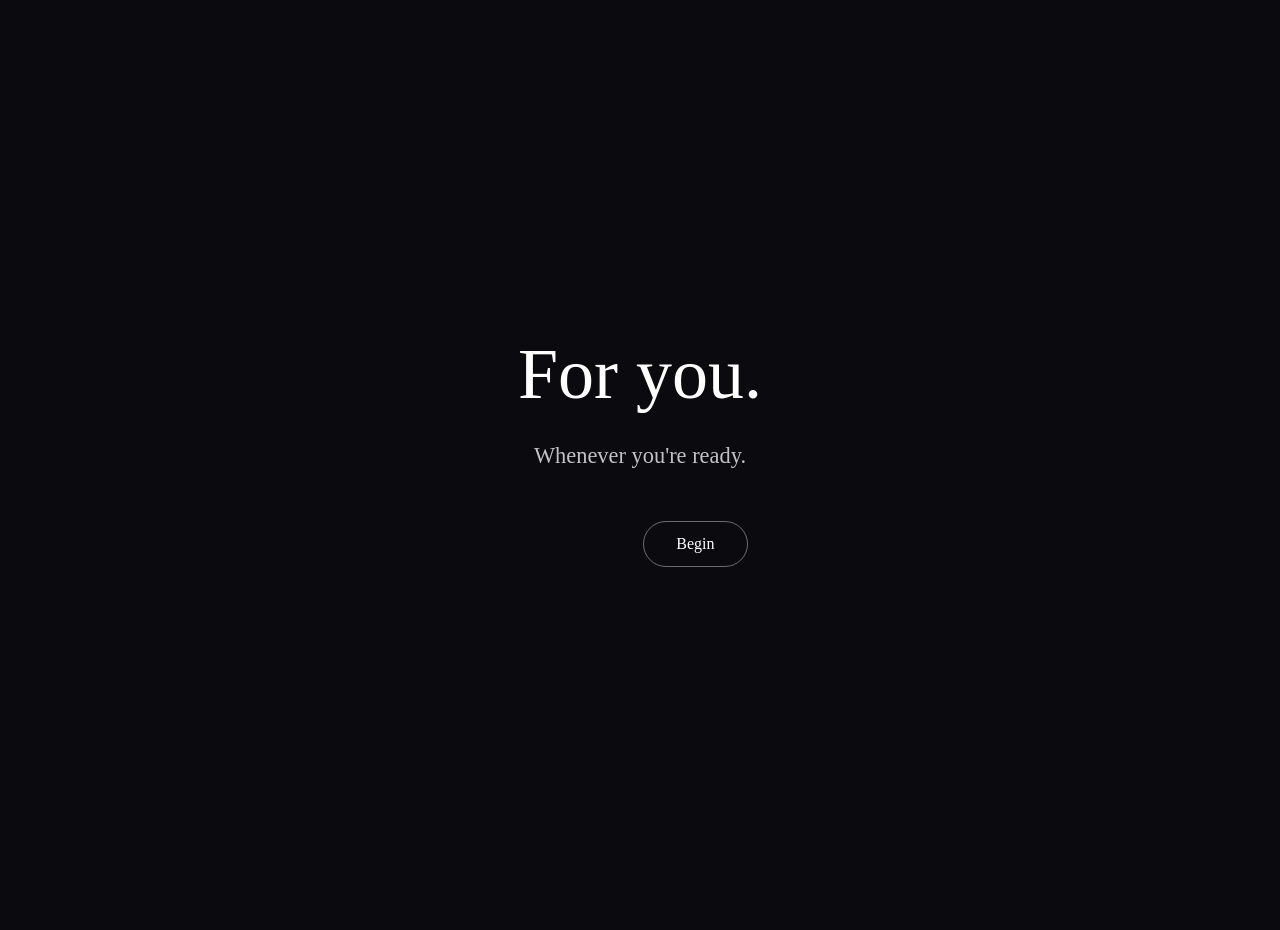
==== For You/index.html @ 3f8c8338 "Add files via upload" ====
<!DOCTYPE html>
<html lang="en">

<head>
    <meta charset="UTF-8">
    <meta name="viewport" content="width=device-width, initial-scale=1.0">

    <title>For You</title>

    <link rel="stylesheet" href="style.css">
</head>

<body>

    <!-- =========================
         MAIN EXPERIENCE
    ========================== -->

    <main id="experience">

        <div id="content">

            <!-- Title -->
            <h1 id="title">For you.</h1>

            <!-- Main text -->
            <p id="message">
                Whenever you're ready.
            </p>

            <!-- Navigation buttons -->
            <div id="buttons">

                <button id="backButton">
                    Back
                </button>

                <button id="nextButton">
                    Begin
                </button>

            </div>

        </div>


        <!-- =========================
             MUSIC SCREEN
        ========================== -->

        <div id="musicScreen">

            <h2>Before you continue...</h2>

            <p>
                I picked something for you.
            </p>

            <!-- Spotify Embed -->
            <div id="spotifyPlayer">

                <!--
                REPLACE THIS IFRAME WITH YOUR
                SPOTIFY EMBED CODE.

                Spotify:
                Song → Share → Embed
                -->

                <iframe data-testid="embed-iframe" style="border-radius:12px" src="https://open.spotify.com/embed/playlist/5pFDMFxpp2tMyR24SjVq2W?utm_source=generator&si=03113a63531441ca" width="100%" height="352" frameBorder="0" allowfullscreen="" allow="autoplay; clipboard-write; encrypted-media; fullscreen; picture-in-picture" loading="lazy"></iframe>

            </div>

            <p class="musicNote">
                You can listen while you read, if you'd like.
            </p>

            <button id="letterButton">
                Read my letter
            </button>

        </div>


        <!-- =========================
             LETTER SCREEN
        ========================== -->

        <div id="letterScreen">

            <div id="letter">

                <p class="letterGreeting">
                    Dear you,
                </p>

                <p>
                    I've been trying to figure out how to say this.
                </p>

                <p>
                    I don't really know where to start.
                </p>

                <p>
                    So maybe I'll start with something small.
                </p>

                <p>
                    There are so many things about you that I don't
                    think you realize I've noticed.
                </p>

                <p>
                    And somewhere along the way, those little things
                    became something much bigger to me.
                </p>

                <p>
                    This is the part where I finally tell you what
                    I've been too afraid to say.
                </p>

                <p class="confession">
                    I like you.
                </p>

                <p>
                    Not casually.
                </p>

                <p>
                    Not temporarily.
                </p>

                <p>
                    I just wanted you to know.
                </p>

                <p class="letterEnding">
                    Take all the time you need.
                </p>

                <p class="signature">
                    — Me
                </p>

            </div>

        </div>

    </main>


    <script src="script.js"></script>

</body>

</html>
---- For You/style.css ----
/* =========================
   GENERAL
========================= */

* {
    box-sizing: border-box;
}

html,
body {
    margin: 0;
    padding: 0;

    width: 100%;
    height: 100%;

    background: #0b0b0f;

    color: white;

    font-family: Georgia, serif;
}

body {
    overflow: hidden;
}


/* =========================
   MAIN EXPERIENCE
========================= */

#experience {
    position: relative;

    width: 100%;
    height: 100vh;

    display: flex;

    justify-content: center;
    align-items: center;

    text-align: center;

    padding: 30px;
}


/* =========================
   MAIN CONTENT
========================= */

#content {
    width: 100%;
    max-width: 650px;

    transition:
        opacity 0.8s ease,
        transform 0.8s ease;
}

#title {
    margin: 0 0 20px 0;

    font-size: clamp(2.5rem, 8vw, 4.5rem);

    font-weight: normal;
}

#message {
    margin: 0;

    font-size: clamp(1.1rem, 3vw, 1.4rem);

    line-height: 1.8;

    opacity: 0.75;
}


/* =========================
   BUTTONS
========================= */

#buttons {
    margin-top: 45px;

    display: flex;

    justify-content: center;
    align-items: center;

    gap: 12px;
}

button {
    padding: 13px 32px;

    border: 1px solid rgba(255, 255, 255, 0.4);

    border-radius: 50px;

    background: transparent;

    color: white;

    font-family: inherit;

    font-size: 1rem;

    cursor: pointer;

    transition:
        background 0.3s ease,
        transform 0.3s ease,
        opacity 0.3s ease;
}

button:hover {
    background: rgba(255, 255, 255, 0.1);

    transform: translateY(-2px);
}

#backButton {
    opacity: 0.5;
}

#backButton:hover {
    opacity: 1;
}


/* =========================
   FADE TRANSITION
========================= */

.fade-out {
    opacity: 0;

    transform: translateY(15px);
}


/* =========================
   MUSIC SCREEN
========================= */

#musicScreen {

    position: absolute;

    width: 100%;
    max-width: 650px;

    padding: 30px;

    text-align: center;

    opacity: 0;

    visibility: hidden;

    transform: translateY(20px);

    transition:
        opacity 1s ease,
        transform 1s ease,
        visibility 1s ease;
}

#musicScreen.active {

    opacity: 1;

    visibility: visible;

    transform: translateY(0);
}

#musicScreen h2 {

    margin-bottom: 15px;

    font-size: clamp(1.8rem, 5vw, 2.5rem);

    font-weight: normal;
}

#musicScreen p {

    line-height: 1.8;

    opacity: 0.7;
}


/* =========================
   SPOTIFY
========================= */

#spotifyPlayer {

    width: 100%;

    max-width: 500px;

    margin: 35px auto 20px;

    border-radius: 12px;

    overflow: hidden;
}

#spotifyPlayer iframe {

    display: block;

    width: 100%;
}


/* =========================
   MUSIC NOTE
========================= */

.musicNote {

    font-size: 0.95rem;

    margin-bottom: 30px;
}


/* =========================
   LETTER SCREEN
========================= */

#letterScreen {

    position: absolute;

    width: 100%;
    height: 100%;

    top: 0;
    left: 0;

    padding: 60px 25px;

    background: #f4efe7;

    color: #26231f;

    overflow-y: auto;

    opacity: 0;

    visibility: hidden;

    transform: translateY(30px);

    transition:
        opacity 1.2s ease,
        transform 1.2s ease,
        visibility 1.2s ease;
}

#letterScreen.active {

    opacity: 1;

    visibility: visible;

    transform: translateY(0);
}


/* =========================
   LETTER
========================= */

#letter {

    width: 100%;

    max-width: 650px;

    margin: 0 auto;

    padding: 30px 0 100px;

    text-align: left;

    font-size: clamp(1.05rem, 3vw, 1.25rem);

    line-height: 2;
}

#letter p {

    margin: 0 0 35px;
}

.letterGreeting {

    font-size: 1.5rem;

    margin-bottom: 50px !important;
}

.confession {

    text-align: center;

    font-size: clamp(2rem, 8vw, 3.5rem);

    margin: 80px 0 !important;

    font-family: Georgia, serif;
}

.letterEnding {

    margin-top: 80px !important;
}

.signature {

    text-align: right;

    font-style: italic;

    margin-top: 60px !important;
}


/* =========================
   MOBILE
========================= */

@media (max-width: 600px) {

    #experience {
        padding: 20px;
    }

    #content {
        max-width: 90%;
    }

    #buttons {
        margin-top: 35px;
    }

    button {
        padding: 11px 24px;
    }

    #musicScreen {
        padding: 25px;
    }

    #letterScreen {
        padding: 45px 20px;
    }

    #letter {
        line-height: 1.9;
    }
}
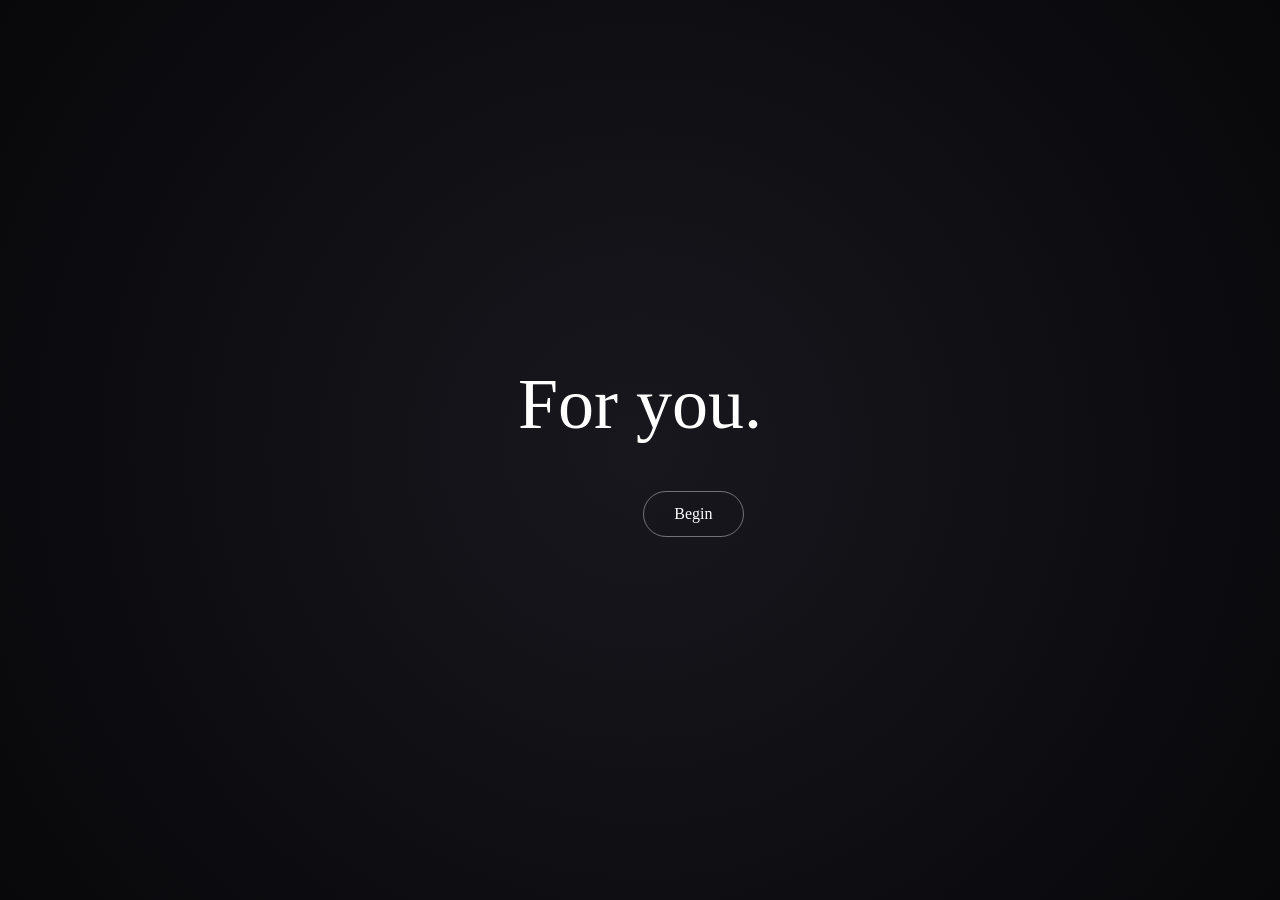
==== commit dd4f6760: "Add files via upload" ====
--- a/For You/index.html
+++ b/For You/index.html
@@ -2,152 +2,148 @@
 <html lang="en">
 
 <head>
+
     <meta charset="UTF-8">
-    <meta name="viewport" content="width=device-width, initial-scale=1.0">
+
+    <meta
+        name="viewport"
+        content="width=device-width, initial-scale=1.0"
+    >
 
     <title>For You</title>
 
     <link rel="stylesheet" href="style.css">
+
 </head>
+
 
 <body>
 
-    <!-- =========================
+
+    <!-- =====================================
          MAIN EXPERIENCE
-    ========================== -->
+    ====================================== -->
 
     <main id="experience">
 
-        <div id="content">
 
-            <!-- Title -->
-            <h1 id="title">For you.</h1>
+        <!-- =================================
+             STORY
+        ================================== -->
 
-            <!-- Main text -->
-            <p id="message">
-                Whenever you're ready.
-            </p>
+        <section id="storyScreen" class="screen active">
 
-            <!-- Navigation buttons -->
-            <div id="buttons">
+            <div id="storyContent" class="content">
 
-                <button id="backButton">
-                    Back
-                </button>
+                <h1 id="title">For you.</h1>
 
-                <button id="nextButton">
-                    Begin
-                </button>
+                <p id="message">
+                    Whenever you're ready.
+                </p>
+
+
+                <div id="buttons">
+
+                    <button id="backButton">
+                        Back
+                    </button>
+
+                    <button id="nextButton">
+                        Begin
+                    </button>
+
+                </div>
 
             </div>
 
-        </div>
+        </section>
 
 
-        <!-- =========================
-             MUSIC SCREEN
-        ========================== -->
 
-        <div id="musicScreen">
+        <!-- =================================
+             MUSIC
+        ================================== -->
 
-            <h2>Before you continue...</h2>
+        <section id="musicScreen" class="screen">
 
-            <p>
-                I picked something for you.
-            </p>
+            <div class="musicContent">
 
-            <!-- Spotify Embed -->
-            <div id="spotifyPlayer">
+                <h2>
+                    Before you continue...
+                </h2>
 
-                <!--
-                REPLACE THIS IFRAME WITH YOUR
-                SPOTIFY EMBED CODE.
+                <p>
+                    I picked something for you.
+                </p>
 
-                Spotify:
-                Song → Share → Embed
-                -->
 
-                <iframe data-testid="embed-iframe" style="border-radius:12px" src="https://open.spotify.com/embed/playlist/5pFDMFxpp2tMyR24SjVq2W?utm_source=generator&si=03113a63531441ca" width="100%" height="352" frameBorder="0" allowfullscreen="" allow="autoplay; clipboard-write; encrypted-media; fullscreen; picture-in-picture" loading="lazy"></iframe>
+                <!-- Spotify -->
+
+                <div id="spotifyPlayer">
+
+                    <iframe data-testid="embed-iframe" style="border-radius:12px" src="https://open.spotify.com/embed/playlist/5pFDMFxpp2tMyR24SjVq2W?utm_source=generator&si=1aa79fe1928246e3" width="100%" height="352" frameBorder="0" allowfullscreen="" allow="autoplay; clipboard-write; encrypted-media; fullscreen; picture-in-picture" loading="lazy"></iframe>
+
+                </div>
+
+
+                <p class="musicNote">
+                    You can listen while you read,
+                    if you'd like.
+                </p>
+
+
+                <div class="musicButtons">
+
+                    <button id="musicBackButton">
+                        Back
+                    </button>
+
+                    <button id="letterButton">
+                        Read my letter
+                    </button>
+
+                </div>
 
             </div>
 
-            <p class="musicNote">
-                You can listen while you read, if you'd like.
-            </p>
-
-            <button id="letterButton">
-                Read my letter
-            </button>
-
-        </div>
+        </section>
 
 
-        <!-- =========================
-             LETTER SCREEN
-        ========================== -->
 
-        <div id="letterScreen">
+        <!-- =================================
+             LETTER
+        ================================== -->
 
-            <div id="letter">
+        <section id="letterScreen">
 
-                <p class="letterGreeting">
-                    Dear you,
-                </p>
+            <div id="letterPage">
 
-                <p>
-                    I've been trying to figure out how to say this.
-                </p>
+                <div id="letterContent">
 
-                <p>
-                    I don't really know where to start.
-                </p>
+                    <p id="letterText"></p>
 
-                <p>
-                    So maybe I'll start with something small.
-                </p>
+                </div>
 
-                <p>
-                    There are so many things about you that I don't
-                    think you realize I've noticed.
-                </p>
 
-                <p>
-                    And somewhere along the way, those little things
-                    became something much bigger to me.
-                </p>
+                <div id="letterControls">
 
-                <p>
-                    This is the part where I finally tell you what
-                    I've been too afraid to say.
-                </p>
+                    <button id="letterBack">
+                        Back
+                    </button>
 
-                <p class="confession">
-                    I like you.
-                </p>
+                    <div id="gateMessage"></div>
 
-                <p>
-                    Not casually.
-                </p>
+                    <button id="letterNext">
+                        Continue
+                    </button>
 
-                <p>
-                    Not temporarily.
-                </p>
-
-                <p>
-                    I just wanted you to know.
-                </p>
-
-                <p class="letterEnding">
-                    Take all the time you need.
-                </p>
-
-                <p class="signature">
-                    — Me
-                </p>
+                </div>
 
             </div>
 
-        </div>
+        </section>
+
+
 
     </main>
 
--- a/For You/style.css
+++ b/For You/style.css
@@ -1,37 +1,56 @@
-/* =========================
-   GENERAL
-========================= */
+/* =====================================
+   RESET
+===================================== */
 
 * {
     box-sizing: border-box;
 }
 
+
 html,
 body {
+
     margin: 0;
     padding: 0;
 
     width: 100%;
     height: 100%;
 
+}
+
+
+body {
+
     background: #0b0b0f;
 
     color: white;
 
     font-family: Georgia, serif;
-}
-
-body {
+
     overflow: hidden;
-}
-
-
-/* =========================
+
+}
+
+
+/* =====================================
    MAIN EXPERIENCE
-========================= */
+===================================== */
 
 #experience {
+
+    width: 100%;
+    height: 100vh;
+
     position: relative;
+
+}
+
+
+/* =====================================
+   GENERIC SCREEN
+===================================== */
+
+.screen {
 
     width: 100%;
     height: 100vh;
@@ -41,63 +60,124 @@
     justify-content: center;
     align-items: center;
 
+    position: absolute;
+
+    top: 0;
+    left: 0;
+
+    opacity: 0;
+
+    visibility: hidden;
+
+    transition:
+        opacity 1s ease,
+        transform 1s ease;
+
+}
+
+
+.screen.active {
+
+    opacity: 1;
+
+    visibility: visible;
+
+}
+
+
+/* =====================================
+   STORY
+===================================== */
+
+#storyScreen {
+
+    background:
+        radial-gradient(
+            circle at center,
+            #17171d,
+            #08080b
+        );
+
+}
+
+
+.content {
+
+    width: 90%;
+
+    max-width: 650px;
+
     text-align: center;
-
-    padding: 30px;
-}
-
-
-/* =========================
-   MAIN CONTENT
-========================= */
-
-#content {
-    width: 100%;
-    max-width: 650px;
 
     transition:
         opacity 0.8s ease,
         transform 0.8s ease;
-}
+
+}
+
+
+.content.fade-out {
+
+    opacity: 0;
+
+    transform: translateY(15px);
+
+}
+
 
 #title {
-    margin: 0 0 20px 0;
-
-    font-size: clamp(2.5rem, 8vw, 4.5rem);
+
+    margin: 0 0 20px;
+
+    font-size:
+        clamp(2.5rem, 8vw, 4.5rem);
 
     font-weight: normal;
-}
+
+}
+
 
 #message {
+
     margin: 0;
 
-    font-size: clamp(1.1rem, 3vw, 1.4rem);
+    font-size:
+        clamp(1.1rem, 3vw, 1.4rem);
 
     line-height: 1.8;
 
     opacity: 0.75;
-}
-
-
-/* =========================
+
+}
+
+
+/* =====================================
    BUTTONS
-========================= */
+===================================== */
 
 #buttons {
+
     margin-top: 45px;
 
     display: flex;
 
     justify-content: center;
+
     align-items: center;
 
     gap: 12px;
-}
+
+}
+
 
 button {
-    padding: 13px 32px;
-
-    border: 1px solid rgba(255, 255, 255, 0.4);
+
+    padding: 13px 30px;
+
+    border:
+
+        1px solid
+        rgba(255,255,255,0.4);
 
     border-radius: 50px;
 
@@ -115,258 +195,392 @@
         background 0.3s ease,
         transform 0.3s ease,
         opacity 0.3s ease;
-}
+
+}
+
 
 button:hover {
-    background: rgba(255, 255, 255, 0.1);
-
-    transform: translateY(-2px);
-}
+
+    background:
+        rgba(255,255,255,0.1);
+
+    transform:
+        translateY(-2px);
+
+}
+
 
 #backButton {
+
     opacity: 0.5;
-}
+
+}
+
 
 #backButton:hover {
+
     opacity: 1;
-}
-
-
-/* =========================
-   FADE TRANSITION
-========================= */
-
-.fade-out {
-    opacity: 0;
-
-    transform: translateY(15px);
-}
-
-
-/* =========================
+
+}
+
+
+/* =====================================
    MUSIC SCREEN
-========================= */
+===================================== */
 
 #musicScreen {
 
+    background:
+        radial-gradient(
+            circle at center,
+            #18151b,
+            #08080b
+        );
+
+}
+
+
+.musicContent {
+
+    width: 90%;
+
+    max-width: 600px;
+
+    text-align: center;
+
+}
+
+
+.musicContent h2 {
+
+    margin-bottom: 15px;
+
+    font-size:
+        clamp(1.8rem, 5vw, 2.5rem);
+
+    font-weight: normal;
+
+}
+
+
+.musicContent p {
+
+    line-height: 1.8;
+
+    opacity: 0.7;
+
+}
+
+
+#spotifyPlayer {
+
+    width: 100%;
+
+    max-width: 500px;
+
+    margin: 35px auto 20px;
+
+    border-radius: 12px;
+
+    overflow: hidden;
+
+}
+
+
+#spotifyPlayer iframe {
+
+    display: block;
+
+    width: 100%;
+
+}
+
+
+.musicNote {
+
+    margin-bottom: 30px;
+
+}
+
+
+.musicButtons {
+
+    display: flex;
+
+    justify-content: center;
+
+    gap: 12px;
+
+}
+
+
+/* =====================================
+   LETTER SCREEN
+===================================== */
+
+#letterScreen {
+
     position: absolute;
-
-    width: 100%;
-    max-width: 650px;
-
-    padding: 30px;
-
-    text-align: center;
-
-    opacity: 0;
-
-    visibility: hidden;
-
-    transform: translateY(20px);
-
-    transition:
-        opacity 1s ease,
-        transform 1s ease,
-        visibility 1s ease;
-}
-
-#musicScreen.active {
-
-    opacity: 1;
-
-    visibility: visible;
-
-    transform: translateY(0);
-}
-
-#musicScreen h2 {
-
-    margin-bottom: 15px;
-
-    font-size: clamp(1.8rem, 5vw, 2.5rem);
-
-    font-weight: normal;
-}
-
-#musicScreen p {
-
-    line-height: 1.8;
-
-    opacity: 0.7;
-}
-
-
-/* =========================
-   SPOTIFY
-========================= */
-
-#spotifyPlayer {
-
-    width: 100%;
-
-    max-width: 500px;
-
-    margin: 35px auto 20px;
-
-    border-radius: 12px;
-
-    overflow: hidden;
-}
-
-#spotifyPlayer iframe {
-
-    display: block;
-
-    width: 100%;
-}
-
-
-/* =========================
-   MUSIC NOTE
-========================= */
-
-.musicNote {
-
-    font-size: 0.95rem;
-
-    margin-bottom: 30px;
-}
-
-
-/* =========================
-   LETTER SCREEN
-========================= */
-
-#letterScreen {
-
-    position: absolute;
-
-    width: 100%;
-    height: 100%;
 
     top: 0;
     left: 0;
 
-    padding: 60px 25px;
-
-    background: #f4efe7;
-
-    color: #26231f;
+    width: 100%;
+    height: 100%;
+
+    background: #f2ede4;
+
+    color: #29251f;
+
+    opacity: 0;
+
+    visibility: hidden;
+
+    transition:
+        opacity 1.2s ease;
+
+    overflow: hidden;
+
+}
+
+
+#letterScreen.active {
+
+    opacity: 1;
+
+    visibility: visible;
+
+}
+
+
+/* =====================================
+   LETTER PAGE
+===================================== */
+
+#letterPage {
+
+    width: 100%;
+
+    height: 100%;
+
+    max-width: 750px;
+
+    margin: auto;
+
+    display: flex;
+
+    flex-direction: column;
+
+    min-height: 0;
+
+}
+
+
+#letterContent {
+
+    flex: 1;
 
     overflow-y: auto;
 
-    opacity: 0;
-
-    visibility: hidden;
-
-    transform: translateY(30px);
-
-    transition:
-        opacity 1.2s ease,
-        transform 1.2s ease,
-        visibility 1.2s ease;
-}
-
-#letterScreen.active {
-
-    opacity: 1;
-
-    visibility: visible;
-
-    transform: translateY(0);
-}
-
-
-/* =========================
-   LETTER
-========================= */
-
-#letter {
-
-    width: 100%;
+    padding:
+
+        12vh
+        30px
+        80px;
+
+    scroll-behavior: smooth;
+
+}
+
+
+/* scrollbar */
+
+#letterContent::-webkit-scrollbar {
+
+    width: 5px;
+
+}
+
+
+#letterContent::-webkit-scrollbar-thumb {
+
+    background:
+        rgba(0,0,0,0.2);
+
+}
+
+
+/* =====================================
+   LETTER TEXT
+===================================== */
+
+#letterText {
 
     max-width: 650px;
 
-    margin: 0 auto;
-
-    padding: 30px 0 100px;
-
-    text-align: left;
-
-    font-size: clamp(1.05rem, 3vw, 1.25rem);
+    margin: auto;
+
+    font-size:
+        clamp(1.1rem, 3vw, 1.35rem);
 
     line-height: 2;
-}
-
-#letter p {
-
-    margin: 0 0 35px;
-}
-
-.letterGreeting {
-
-    font-size: 1.5rem;
-
-    margin-bottom: 50px !important;
-}
-
-.confession {
+
+    white-space: pre-line;
+
+}
+
+
+#letterText.first {
+
+    font-size:
+        clamp(1.3rem, 4vw, 1.6rem);
+
+}
+
+
+#letterText.confession {
 
     text-align: center;
 
-    font-size: clamp(2rem, 8vw, 3.5rem);
-
-    margin: 80px 0 !important;
-
-    font-family: Georgia, serif;
-}
-
-.letterEnding {
-
-    margin-top: 80px !important;
-}
-
-.signature {
-
-    text-align: right;
-
-    font-style: italic;
-
-    margin-top: 60px !important;
-}
-
-
-/* =========================
+    font-size:
+        clamp(2.5rem, 9vw, 4rem);
+
+    line-height: 1.4;
+
+}
+
+
+/* =====================================
+   LETTER CONTROLS
+===================================== */
+
+#letterControls {
+
+    width: 100%;
+
+    min-height: 90px;
+
+    padding: 15px 25px;
+
+    display: flex;
+
+    justify-content: center;
+
+    align-items: center;
+
+    gap: 15px;
+
+    border-top:
+        1px solid
+        rgba(0,0,0,0.1);
+
+    background:
+        rgba(242,237,228,0.95);
+
+}
+
+
+#letterControls button {
+
+    color: #29251f;
+
+    border-color:
+        rgba(41,37,31,0.35);
+
+}
+
+
+#letterControls button:hover {
+
+    background:
+        rgba(0,0,0,0.06);
+
+}
+
+
+#gateMessage {
+
+    min-width: 150px;
+
+    text-align: center;
+
+    font-size: 0.85rem;
+
+    opacity: 0.6;
+
+}
+
+
+/* =====================================
+   LOCKED BUTTON
+===================================== */
+
+button.locked {
+
+    opacity: 0.25;
+
+    cursor: default;
+
+    transform: none !important;
+
+}
+
+
+button.locked:hover {
+
+    background: transparent;
+
+}
+
+
+/* =====================================
    MOBILE
-========================= */
+===================================== */
 
 @media (max-width: 600px) {
 
-    #experience {
-        padding: 20px;
+
+    #buttons {
+
+        margin-top: 35px;
+
     }
 
-    #content {
-        max-width: 90%;
+
+    button {
+
+        padding:
+            11px 24px;
+
     }
 
-    #buttons {
-        margin-top: 35px;
+
+    #letterContent {
+
+        padding:
+            10vh
+            22px
+            80px;
+
     }
 
-    button {
-        padding: 11px 24px;
+
+    #letterControls {
+
+        min-height: 80px;
+
+        padding:
+            10px 15px;
+
     }
 
-    #musicScreen {
-        padding: 25px;
+
+    #gateMessage {
+
+        min-width: 90px;
+
+        font-size: 0.75rem;
+
     }
 
-    #letterScreen {
-        padding: 45px 20px;
-    }
-
-    #letter {
-        line-height: 1.9;
-    }
 }
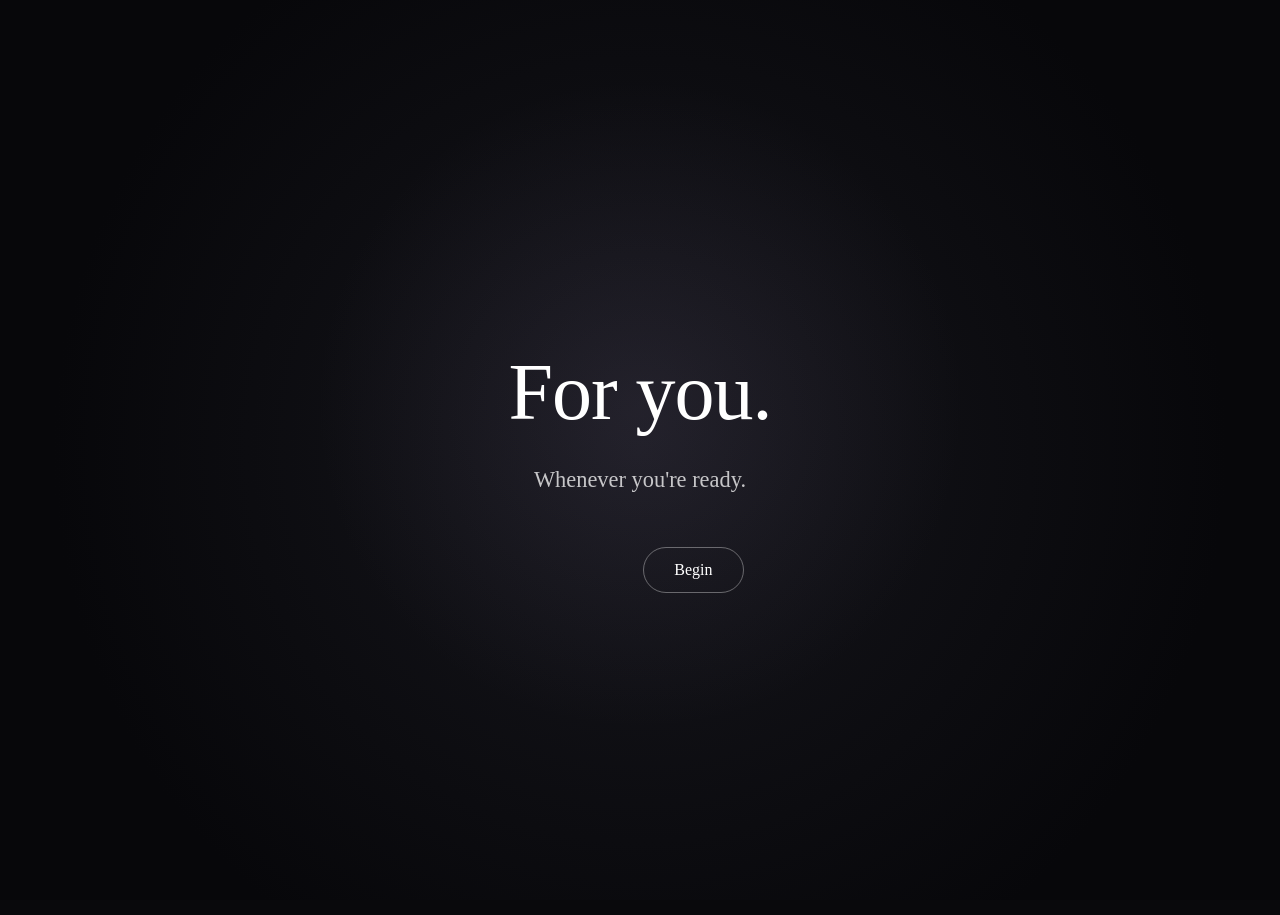
==== commit 7dfab904: "Add files via upload" ====
--- a/For You/index.html
+++ b/For You/index.html
@@ -19,29 +19,98 @@
 
 <body>
 
-
-    <!-- =====================================
-         MAIN EXPERIENCE
-    ====================================== -->
-
     <main id="experience">
 
 
-        <!-- =================================
-             STORY
-        ================================== -->
+        <!-- =========================================
+             STORY / OPENING
+        ========================================== -->
 
         <section id="storyScreen" class="screen active">
 
             <div id="storyContent" class="content">
 
-                <h1 id="title">For you.</h1>
+                <div id="pageNumber"></div>
+
+                <h1 id="title">
+                    For you.
+                </h1>
 
                 <p id="message">
                     Whenever you're ready.
                 </p>
 
 
+                <!-- MEMORY IMAGE -->
+
+                <div id="memoryContainer">
+
+                    <div id="memoryPlaceholder">
+                        Your memory goes here.
+                    </div>
+
+                    <img
+                        id="memoryImage"
+                        src=""
+                        alt="A memory"
+                    >
+
+                    <p id="memoryCaption"></p>
+
+                </div>
+
+
+                <!-- MEMORY CARDS -->
+
+                <div id="memoryCards">
+
+                    <button
+                        class="memoryCard"
+                        data-card="0"
+                    >
+                        <span>01</span>
+                        <strong>Something I remember</strong>
+                    </button>
+
+                    <button
+                        class="memoryCard"
+                        data-card="1"
+                    >
+                        <span>02</span>
+                        <strong>Something I noticed</strong>
+                    </button>
+
+                    <button
+                        class="memoryCard"
+                        data-card="2"
+                    >
+                        <span>03</span>
+                        <strong>Something I felt</strong>
+                    </button>
+
+                </div>
+
+
+                <!-- CARD REVEAL -->
+
+                <div id="cardReveal"></div>
+
+
+                <!-- SECRET -->
+
+                <div id="secretArea">
+
+                    <button id="secretButton">
+                        look closer
+                    </button>
+
+                    <p id="secretText"></p>
+
+                </div>
+
+
+                <!-- NORMAL BUTTONS -->
+
                 <div id="buttons">
 
                     <button id="backButton">
@@ -60,13 +129,17 @@
 
 
 
-        <!-- =================================
+        <!-- =========================================
              MUSIC
-        ================================== -->
+        ========================================== -->
 
         <section id="musicScreen" class="screen">
 
             <div class="musicContent">
+
+                <p class="smallLabel">
+                    ONE LAST THING
+                </p>
 
                 <h2>
                     Before you continue...
@@ -77,11 +150,24 @@
                 </p>
 
 
-                <!-- Spotify -->
-
                 <div id="spotifyPlayer">
 
-                    <iframe data-testid="embed-iframe" style="border-radius:12px" src="https://open.spotify.com/embed/playlist/5pFDMFxpp2tMyR24SjVq2W?utm_source=generator&si=1aa79fe1928246e3" width="100%" height="352" frameBorder="0" allowfullscreen="" allow="autoplay; clipboard-write; encrypted-media; fullscreen; picture-in-picture" loading="lazy"></iframe>
+                    <!--
+                        REPLACE THIS IFRAME WITH
+                        YOUR SPOTIFY EMBED.
+
+                        Spotify:
+                        Song → Share → Embed → Copy
+                    -->
+
+                    <iframe
+                        src="https://open.spotify.com/embed/track/4ZtFanR9U6ndgddUvNcjcG"
+                        width="100%"
+                        height="152"
+                        frameborder="0"
+                        allow="autoplay; clipboard-write; encrypted-media; fullscreen; picture-in-picture"
+                        loading="lazy">
+                    </iframe>
 
                 </div>
 
@@ -110,20 +196,29 @@
 
 
 
-        <!-- =================================
+        <!-- =========================================
              LETTER
-        ================================== -->
+        ========================================== -->
 
         <section id="letterScreen">
 
             <div id="letterPage">
 
+
+                <!-- LETTER CONTENT -->
+
                 <div id="letterContent">
 
-                    <p id="letterText"></p>
-
-                </div>
-
+                    <div id="letterTopLabel">
+                        MY LETTER
+                    </div>
+
+                    <div id="letterText"></div>
+
+                </div>
+
+
+                <!-- LETTER CONTROLS -->
 
                 <div id="letterControls">
 
@@ -144,7 +239,6 @@
         </section>
 
 
-
     </main>
 
 
--- a/For You/style.css
+++ b/For You/style.css
@@ -1,12 +1,11 @@
-/* =====================================
+/* =========================================
    RESET
-===================================== */
+========================================= */
 
 * {
     box-sizing: border-box;
 }
 
-
 html,
 body {
 
@@ -18,23 +17,22 @@
 
 }
 
-
 body {
 
-    background: #0b0b0f;
-
-    color: white;
-
-    font-family: Georgia, serif;
+    background: #09090c;
+
+    color: #ffffff;
+
+    font-family: Georgia, "Times New Roman", serif;
 
     overflow: hidden;
 
 }
 
 
-/* =====================================
-   MAIN EXPERIENCE
-===================================== */
+/* =========================================
+   EXPERIENCE
+========================================= */
 
 #experience {
 
@@ -46,32 +44,35 @@
 }
 
 
-/* =====================================
-   GENERIC SCREEN
-===================================== */
+/* =========================================
+   SCREENS
+========================================= */
 
 .screen {
 
     width: 100%;
     height: 100vh;
+
+    position: absolute;
+
+    top: 0;
+    left: 0;
 
     display: flex;
 
     justify-content: center;
     align-items: center;
 
-    position: absolute;
-
-    top: 0;
-    left: 0;
-
     opacity: 0;
 
     visibility: hidden;
+
+    transform: translateY(15px);
 
     transition:
         opacity 1s ease,
-        transform 1s ease;
+        transform 1s ease,
+        visibility 1s ease;
 
 }
 
@@ -82,30 +83,43 @@
 
     visibility: visible;
 
-}
-
-
-/* =====================================
-   STORY
-===================================== */
+    transform: translateY(0);
+
+}
+
+
+/* =========================================
+   STORY BACKGROUND
+========================================= */
 
 #storyScreen {
 
     background:
+
         radial-gradient(
-            circle at center,
-            #17171d,
-            #08080b
+            circle at 50% 45%,
+            rgba(100, 90, 120, 0.18),
+            transparent 40%
+        ),
+
+        radial-gradient(
+            circle at 50% 50%,
+            #16161c,
+            #07070a 75%
         );
 
 }
 
 
+/* =========================================
+   STORY CONTENT
+========================================= */
+
 .content {
 
     width: 90%;
 
-    max-width: 650px;
+    max-width: 700px;
 
     text-align: center;
 
@@ -115,45 +129,73 @@
 
 }
 
-
 .content.fade-out {
 
     opacity: 0;
 
-    transform: translateY(15px);
-
-}
-
+    transform: translateY(20px);
+
+}
+
+
+/* =========================================
+   PAGE NUMBER
+========================================= */
+
+#pageNumber {
+
+    min-height: 20px;
+
+    margin-bottom: 20px;
+
+    font-size: 0.7rem;
+
+    letter-spacing: 4px;
+
+    opacity: 0.3;
+
+}
+
+
+/* =========================================
+   STORY TEXT
+========================================= */
 
 #title {
 
     margin: 0 0 20px;
 
     font-size:
-        clamp(2.5rem, 8vw, 4.5rem);
+        clamp(2.7rem, 8vw, 5rem);
 
     font-weight: normal;
 
+    letter-spacing: -1px;
+
 }
 
 
 #message {
 
-    margin: 0;
+    margin: 0 auto;
+
+    max-width: 600px;
 
     font-size:
         clamp(1.1rem, 3vw, 1.4rem);
 
-    line-height: 1.8;
+    line-height: 2;
 
     opacity: 0.75;
 
-}
-
-
-/* =====================================
+    white-space: pre-line;
+
+}
+
+
+/* =========================================
    BUTTONS
-===================================== */
+========================================= */
 
 #buttons {
 
@@ -175,15 +217,14 @@
     padding: 13px 30px;
 
     border:
-
         1px solid
-        rgba(255,255,255,0.4);
+        rgba(255, 255, 255, 0.35);
 
     border-radius: 50px;
 
     background: transparent;
 
-    color: white;
+    color: inherit;
 
     font-family: inherit;
 
@@ -192,8 +233,11 @@
     cursor: pointer;
 
     transition:
+
         background 0.3s ease,
+
         transform 0.3s ease,
+
         opacity 0.3s ease;
 
 }
@@ -202,7 +246,7 @@
 button:hover {
 
     background:
-        rgba(255,255,255,0.1);
+        rgba(255, 255, 255, 0.08);
 
     transform:
         translateY(-2px);
@@ -212,7 +256,7 @@
 
 #backButton {
 
-    opacity: 0.5;
+    opacity: 0.45;
 
 }
 
@@ -224,17 +268,236 @@
 }
 
 
-/* =====================================
+/* =========================================
+   MEMORY IMAGE
+========================================= */
+
+#memoryContainer {
+
+    display: none;
+
+    margin: 40px auto 10px;
+
+    max-width: 550px;
+
+}
+
+
+#memoryPlaceholder {
+
+    width: 100%;
+
+    aspect-ratio: 4 / 3;
+
+    display: flex;
+
+    justify-content: center;
+
+    align-items: center;
+
+    border:
+        1px solid
+        rgba(255,255,255,0.15);
+
+    background:
+        rgba(255,255,255,0.03);
+
+    color: rgba(255,255,255,0.35);
+
+    font-size: 0.9rem;
+
+}
+
+
+#memoryImage {
+
+    display: none;
+
+    width: 100%;
+
+    max-height: 55vh;
+
+    object-fit: cover;
+
+}
+
+
+#memoryCaption {
+
+    margin-top: 15px;
+
+    font-style: italic;
+
+    font-size: 0.95rem;
+
+    opacity: 0.55;
+
+}
+
+
+/* =========================================
+   MEMORY CARDS
+========================================= */
+
+#memoryCards {
+
+    display: none;
+
+    margin: 40px auto 0;
+
+    width: 100%;
+
+    max-width: 600px;
+
+    gap: 12px;
+
+}
+
+
+.memoryCard {
+
+    width: 100%;
+
+    padding: 20px;
+
+    border-radius: 15px;
+
+    text-align: left;
+
+    display: flex;
+
+    align-items: center;
+
+    gap: 20px;
+
+}
+
+
+.memoryCard span {
+
+    opacity: 0.4;
+
+    font-size: 0.8rem;
+
+    letter-spacing: 2px;
+
+}
+
+
+.memoryCard strong {
+
+    font-weight: normal;
+
+}
+
+
+/* =========================================
+   CARD REVEAL
+========================================= */
+
+#cardReveal {
+
+    display: none;
+
+    margin: 25px auto 0;
+
+    max-width: 550px;
+
+    line-height: 1.9;
+
+    opacity: 0.75;
+
+    animation: fadeIn 0.8s ease;
+
+}
+
+
+@keyframes fadeIn {
+
+    from {
+
+        opacity: 0;
+        transform: translateY(10px);
+
+    }
+
+    to {
+
+        opacity: 1;
+        transform: translateY(0);
+
+    }
+
+}
+
+
+/* =========================================
+   SECRET
+========================================= */
+
+#secretArea {
+
+    display: none;
+
+    margin-top: 35px;
+
+}
+
+
+#secretButton {
+
+    border: none;
+
+    font-size: 0.8rem;
+
+    opacity: 0.3;
+
+}
+
+
+#secretButton:hover {
+
+    opacity: 0.8;
+
+    background: transparent;
+
+}
+
+
+#secretText {
+
+    max-width: 500px;
+
+    margin: 20px auto 0;
+
+    line-height: 2;
+
+    opacity: 0;
+
+    transition: opacity 1.5s ease;
+
+}
+
+
+#secretText.visible {
+
+    opacity: 0.8;
+
+}
+
+
+/* =========================================
    MUSIC SCREEN
-===================================== */
+========================================= */
 
 #musicScreen {
 
     background:
+
         radial-gradient(
             circle at center,
-            #18151b,
-            #08080b
+            #18151c,
+            #07070a 75%
         );
 
 }
@@ -251,19 +514,30 @@
 }
 
 
+.smallLabel {
+
+    font-size: 0.7rem !important;
+
+    letter-spacing: 4px;
+
+    opacity: 0.35 !important;
+
+}
+
+
 .musicContent h2 {
 
-    margin-bottom: 15px;
+    margin: 20px 0 15px;
 
     font-size:
-        clamp(1.8rem, 5vw, 2.5rem);
+        clamp(2rem, 6vw, 3rem);
 
     font-weight: normal;
 
 }
 
 
-.musicContent p {
+.musicContent > p {
 
     line-height: 1.8;
 
@@ -298,6 +572,8 @@
 
 .musicNote {
 
+    font-size: 0.95rem;
+
     margin-bottom: 30px;
 
 }
@@ -314,56 +590,39 @@
 }
 
 
-/* =====================================
-   LETTER SCREEN
-===================================== */
+/* =========================================
+   LETTER
+========================================= */
 
 #letterScreen {
 
-    position: absolute;
-
-    top: 0;
-    left: 0;
-
-    width: 100%;
+    background: #f2ede4;
+
+    color: #29251f;
+
+    opacity: 0;
+
+    visibility: hidden;
+
+}
+
+
+#letterScreen.active {
+
+    opacity: 1;
+
+    visibility: visible;
+
+}
+
+
+#letterPage {
+
+    width: 100%;
+
     height: 100%;
 
-    background: #f2ede4;
-
-    color: #29251f;
-
-    opacity: 0;
-
-    visibility: hidden;
-
-    transition:
-        opacity 1.2s ease;
-
-    overflow: hidden;
-
-}
-
-
-#letterScreen.active {
-
-    opacity: 1;
-
-    visibility: visible;
-
-}
-
-
-/* =====================================
-   LETTER PAGE
-===================================== */
-
-#letterPage {
-
-    width: 100%;
-
-    height: 100%;
-
-    max-width: 750px;
+    max-width: 800px;
 
     margin: auto;
 
@@ -376,24 +635,29 @@
 }
 
 
+/* =========================================
+   LETTER CONTENT
+========================================= */
+
 #letterContent {
 
-    flex: 1;
+    flex: 1 1 auto;
+
+    min-height: 0;
 
     overflow-y: auto;
 
+    overflow-x: hidden;
+
     padding:
-
         12vh
         30px
-        80px;
-
-    scroll-behavior: smooth;
-
-}
-
-
-/* scrollbar */
+        120px;
+
+    -webkit-overflow-scrolling: touch;
+
+}
+
 
 #letterContent::-webkit-scrollbar {
 
@@ -405,14 +669,25 @@
 #letterContent::-webkit-scrollbar-thumb {
 
     background:
-        rgba(0,0,0,0.2);
-
-}
-
-
-/* =====================================
-   LETTER TEXT
-===================================== */
+        rgba(0,0,0,0.18);
+
+}
+
+
+#letterTopLabel {
+
+    text-align: center;
+
+    margin-bottom: 60px;
+
+    font-size: 0.65rem;
+
+    letter-spacing: 5px;
+
+    opacity: 0.35;
+
+}
+
 
 #letterText {
 
@@ -427,32 +702,57 @@
 
     white-space: pre-line;
 
-}
-
-
-#letterText.first {
+    animation: letterAppear 1s ease;
+
+}
+
+
+@keyframes letterAppear {
+
+    from {
+
+        opacity: 0;
+        transform: translateY(15px);
+
+    }
+
+    to {
+
+        opacity: 1;
+        transform: translateY(0);
+
+    }
+
+}
+
+
+/* =========================================
+   CONFESSION
+========================================= */
+
+#letterText.confession {
+
+    min-height: 60vh;
+
+    display: flex;
+
+    justify-content: center;
+
+    align-items: center;
+
+    text-align: center;
 
     font-size:
-        clamp(1.3rem, 4vw, 1.6rem);
-
-}
-
-
-#letterText.confession {
-
-    text-align: center;
-
-    font-size:
-        clamp(2.5rem, 9vw, 4rem);
+        clamp(2.8rem, 10vw, 5rem);
 
     line-height: 1.4;
 
 }
 
 
-/* =====================================
+/* =========================================
    LETTER CONTROLS
-===================================== */
+========================================= */
 
 #letterControls {
 
@@ -475,7 +775,7 @@
         rgba(0,0,0,0.1);
 
     background:
-        rgba(242,237,228,0.95);
+        rgba(242,237,228,0.96);
 
 }
 
@@ -485,7 +785,7 @@
     color: #29251f;
 
     border-color:
-        rgba(41,37,31,0.35);
+        rgba(41,37,31,0.3);
 
 }
 
@@ -504,42 +804,36 @@
 
     text-align: center;
 
-    font-size: 0.85rem;
-
-    opacity: 0.6;
-
-}
-
-
-/* =====================================
+    font-size: 0.8rem;
+
+    opacity: 0.55;
+
+}
+
+
+/* =========================================
    LOCKED BUTTON
-===================================== */
+========================================= */
 
 button.locked {
 
     opacity: 0.25;
 
-    cursor: default;
+    cursor: not-allowed;
 
     transform: none !important;
 
-}
-
-
-button.locked:hover {
-
-    background: transparent;
-
-}
-
-
-/* =====================================
+    pointer-events: none;
+
+}
+
+
+/* =========================================
    MOBILE
-===================================== */
+========================================= */
 
 @media (max-width: 600px) {
 
-
     #buttons {
 
         margin-top: 35px;
@@ -550,7 +844,7 @@
     button {
 
         padding:
-            11px 24px;
+            11px 23px;
 
     }
 
@@ -560,7 +854,7 @@
         padding:
             10vh
             22px
-            80px;
+            120px;
 
     }
 
@@ -579,7 +873,14 @@
 
         min-width: 90px;
 
-        font-size: 0.75rem;
+        font-size: 0.7rem;
+
+    }
+
+
+    .memoryCard {
+
+        padding: 17px;
 
     }
 
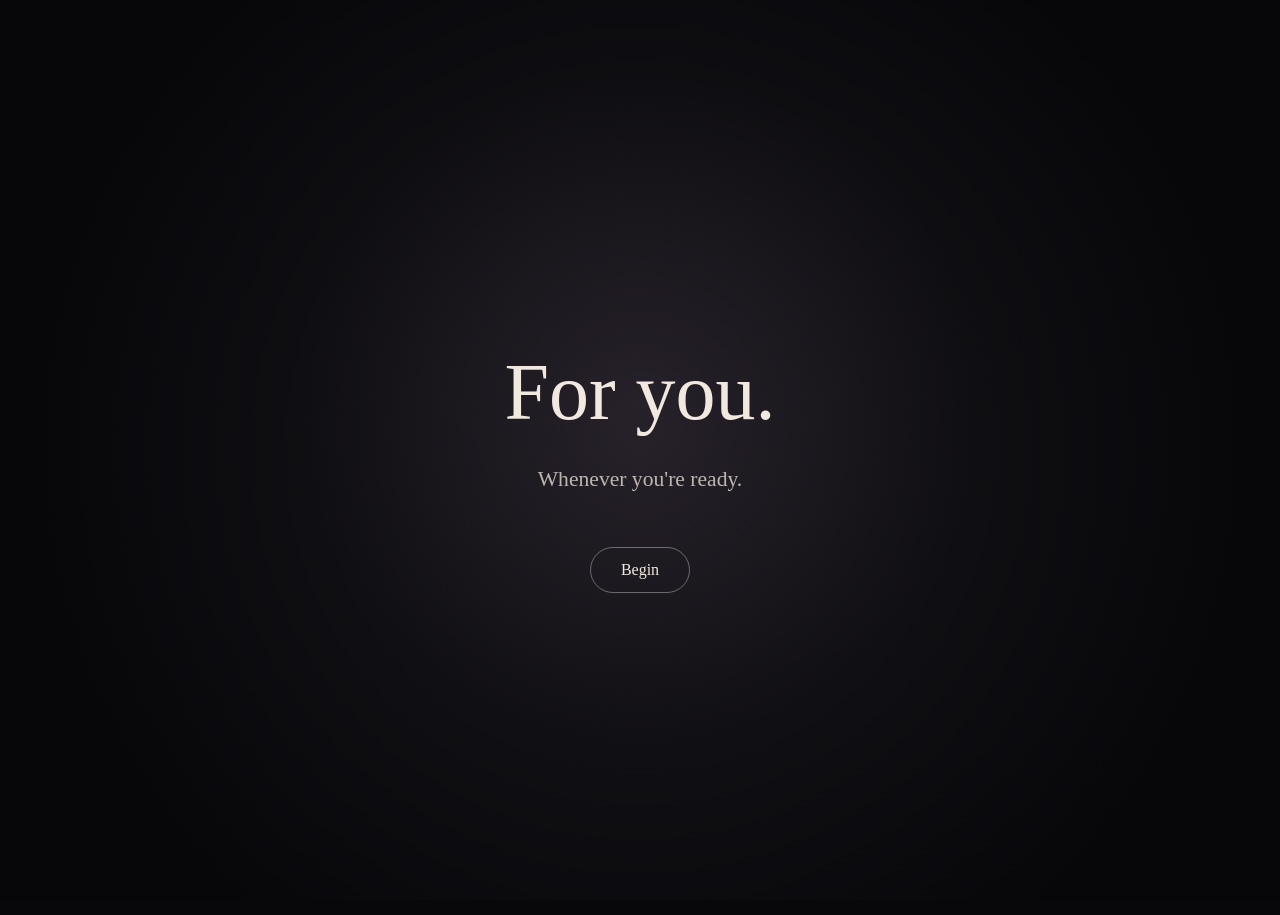
==== commit 2e035914: "Add files via upload" ====
--- a/For You/index.html
+++ b/For You/index.html
@@ -2,7 +2,6 @@
 <html lang="en">
 
 <head>
-
     <meta charset="UTF-8">
 
     <meta
@@ -13,40 +12,39 @@
     <title>For You</title>
 
     <link rel="stylesheet" href="style.css">
-
 </head>
 
 
 <body>
 
-    <main id="experience">
-
-
-        <!-- =========================================
-             STORY / OPENING
-        ========================================== -->
+    <main id="app">
+
+        <!-- =====================================
+             INTRO / STORY
+        ====================================== -->
 
         <section id="storyScreen" class="screen active">
 
-            <div id="storyContent" class="content">
+            <div class="storyContent">
 
                 <div id="pageNumber"></div>
 
-                <h1 id="title">
-                    For you.
-                </h1>
-
-                <p id="message">
-                    Whenever you're ready.
-                </p>
-
-
-                <!-- MEMORY IMAGE -->
-
-                <div id="memoryContainer">
-
-                    <div id="memoryPlaceholder">
-                        Your memory goes here.
+                <h1 id="storyTitle"></h1>
+
+                <p id="storyMessage"></p>
+
+
+                <!-- MEMORY -->
+
+                <div
+                    id="memoryContainer"
+                    class="hidden"
+                >
+
+                    <div
+                        id="memoryPlaceholder"
+                    >
+                        Your photo goes here.
                     </div>
 
                     <img
@@ -60,45 +58,60 @@
                 </div>
 
 
-                <!-- MEMORY CARDS -->
-
-                <div id="memoryCards">
+                <!-- THREE CARDS -->
+
+                <div
+                    id="memoryCards"
+                    class="hidden"
+                >
 
                     <button
                         class="memoryCard"
                         data-card="0"
                     >
                         <span>01</span>
-                        <strong>Something I remember</strong>
-                    </button>
+                        <strong>
+                            Something I remember
+                        </strong>
+                    </button>
+
 
                     <button
                         class="memoryCard"
                         data-card="1"
                     >
                         <span>02</span>
-                        <strong>Something I noticed</strong>
-                    </button>
+                        <strong>
+                            Something I noticed
+                        </strong>
+                    </button>
+
 
                     <button
                         class="memoryCard"
                         data-card="2"
                     >
                         <span>03</span>
-                        <strong>Something I felt</strong>
-                    </button>
-
-                </div>
-
-
-                <!-- CARD REVEAL -->
-
-                <div id="cardReveal"></div>
+                        <strong>
+                            Something I felt
+                        </strong>
+                    </button>
+
+                </div>
+
+
+                <div
+                    id="cardReveal"
+                    class="hidden"
+                ></div>
 
 
                 <!-- SECRET -->
 
-                <div id="secretArea">
+                <div
+                    id="secretArea"
+                    class="hidden"
+                >
 
                     <button id="secretButton">
                         look closer
@@ -109,15 +122,15 @@
                 </div>
 
 
-                <!-- NORMAL BUTTONS -->
-
-                <div id="buttons">
-
-                    <button id="backButton">
+                <!-- STORY BUTTONS -->
+
+                <div id="storyButtons">
+
+                    <button id="storyBack">
                         Back
                     </button>
 
-                    <button id="nextButton">
+                    <button id="storyNext">
                         Begin
                     </button>
 
@@ -129,15 +142,18 @@
 
 
 
-        <!-- =========================================
+        <!-- =====================================
              MUSIC
-        ========================================== -->
-
-        <section id="musicScreen" class="screen">
+        ====================================== -->
+
+        <section
+            id="musicScreen"
+            class="screen"
+        >
 
             <div class="musicContent">
 
-                <p class="smallLabel">
+                <p class="label">
                     ONE LAST THING
                 </p>
 
@@ -150,23 +166,16 @@
                 </p>
 
 
-                <div id="spotifyPlayer">
-
-                    <!--
-                        REPLACE THIS IFRAME WITH
-                        YOUR SPOTIFY EMBED.
-
-                        Spotify:
-                        Song → Share → Embed → Copy
-                    -->
-
-                    <iframe
-                        src="https://open.spotify.com/embed/track/4ZtFanR9U6ndgddUvNcjcG"
-                        width="100%"
-                        height="152"
-                        frameborder="0"
-                        allow="autoplay; clipboard-write; encrypted-media; fullscreen; picture-in-picture"
-                        loading="lazy">
+                <!--
+                    SPOTIFY
+
+                    Replace this iframe later with
+                    your own Spotify embed.
+                -->
+
+                <div id="spotifyContainer">
+
+                    <iframe data-testid="embed-iframe" style="border-radius:12px" src="https://open.spotify.com/embed/playlist/5pFDMFxpp2tMyR24SjVq2W?utm_source=generator&si=dda35d746ac54f0d" width="100%" height="352" frameBorder="0" allowfullscreen="" allow="autoplay; clipboard-write; encrypted-media; fullscreen; picture-in-picture" loading="lazy"></iframe>
                     </iframe>
 
                 </div>
@@ -180,11 +189,11 @@
 
                 <div class="musicButtons">
 
-                    <button id="musicBackButton">
+                    <button id="musicBack">
                         Back
                     </button>
 
-                    <button id="letterButton">
+                    <button id="readLetter">
                         Read my letter
                     </button>
 
@@ -196,20 +205,17 @@
 
 
 
-        <!-- =========================================
+        <!-- =====================================
              LETTER
-        ========================================== -->
+        ====================================== -->
 
         <section id="letterScreen">
 
-            <div id="letterPage">
-
-
-                <!-- LETTER CONTENT -->
-
-                <div id="letterContent">
-
-                    <div id="letterTopLabel">
+            <div id="letterScroll">
+
+                <div id="letterInner">
+
+                    <div id="letterLabel">
                         MY LETTER
                     </div>
 
@@ -218,7 +224,17 @@
                 </div>
 
 
-                <!-- LETTER CONTROLS -->
+                <!--
+                    IMPORTANT:
+
+                    This is INSIDE the scrolling
+                    area.
+
+                    Therefore on scroll pages,
+                    she literally cannot see
+                    Continue until she reaches
+                    the bottom.
+                -->
 
                 <div id="letterControls">
 
@@ -226,7 +242,7 @@
                         Back
                     </button>
 
-                    <div id="gateMessage"></div>
+                    <span id="gateMessage"></span>
 
                     <button id="letterNext">
                         Continue
@@ -238,7 +254,6 @@
 
         </section>
 
-
     </main>
 
 
--- a/For You/style.css
+++ b/For You/style.css
@@ -1,6 +1,6 @@
-/* =========================================
+/* =========================================================
    RESET
-========================================= */
+========================================================= */
 
 * {
     box-sizing: border-box;
@@ -8,55 +8,49 @@
 
 html,
 body {
-
     margin: 0;
     padding: 0;
 
     width: 100%;
     height: 100%;
 
+    overflow: hidden;
 }
 
 body {
-
-    background: #09090c;
-
-    color: #ffffff;
-
-    font-family: Georgia, "Times New Roman", serif;
-
-    overflow: hidden;
-
-}
-
-
-/* =========================================
-   EXPERIENCE
-========================================= */
-
-#experience {
+    background: #080709;
+    color: #f1e9df;
+
+    font-family:
+        Georgia,
+        "Times New Roman",
+        serif;
+}
+
+
+/* =========================================================
+   APP
+========================================================= */
+
+#app {
+    position: relative;
 
     width: 100%;
     height: 100vh;
-
-    position: relative;
-
-}
-
-
-/* =========================================
-   SCREENS
-========================================= */
+}
+
+
+/* =========================================================
+   GENERAL SCREENS
+========================================================= */
 
 .screen {
+    position: absolute;
+
+    inset: 0;
 
     width: 100%;
     height: 100vh;
-
-    position: absolute;
-
-    top: 0;
-    left: 0;
 
     display: flex;
 
@@ -64,86 +58,71 @@
     align-items: center;
 
     opacity: 0;
-
     visibility: hidden;
 
     transform: translateY(15px);
 
     transition:
-        opacity 1s ease,
-        transform 1s ease,
-        visibility 1s ease;
-
-}
-
+        opacity 0.8s ease,
+        transform 0.8s ease,
+        visibility 0.8s ease;
+}
 
 .screen.active {
-
     opacity: 1;
-
     visibility: visible;
 
     transform: translateY(0);
-
-}
-
-
-/* =========================================
-   STORY BACKGROUND
-========================================= */
+}
+
+
+/* =========================================================
+   STORY SCREEN
+========================================================= */
 
 #storyScreen {
-
     background:
-
         radial-gradient(
             circle at 50% 45%,
-            rgba(100, 90, 120, 0.18),
-            transparent 40%
+            rgba(115, 90, 120, 0.16),
+            transparent 42%
         ),
-
         radial-gradient(
             circle at 50% 50%,
-            #16161c,
-            #07070a 75%
-        );
-
-}
-
-
-/* =========================================
+            #19171c,
+            #07070a 78%
+        );
+}
+
+
+/* =========================================================
    STORY CONTENT
-========================================= */
-
-.content {
-
+========================================================= */
+
+.storyContent {
     width: 90%;
-
     max-width: 700px;
 
     text-align: center;
 
     transition:
-        opacity 0.8s ease,
-        transform 0.8s ease;
-
-}
-
-.content.fade-out {
-
+        opacity 0.7s ease,
+        transform 0.7s ease;
+}
+
+.storyContent.fade {
     opacity: 0;
 
-    transform: translateY(20px);
-
-}
-
-
-/* =========================================
+    transform:
+        translateY(20px);
+}
+
+
+/* =========================================================
    PAGE NUMBER
-========================================= */
+========================================================= */
 
 #pageNumber {
-
     min-height: 20px;
 
     margin-bottom: 20px;
@@ -153,68 +132,58 @@
     letter-spacing: 4px;
 
     opacity: 0.3;
-
-}
-
-
-/* =========================================
-   STORY TEXT
-========================================= */
-
-#title {
-
+}
+
+
+/* =========================================================
+   STORY TITLE
+========================================================= */
+
+#storyTitle {
     margin: 0 0 20px;
 
     font-size:
-        clamp(2.7rem, 8vw, 5rem);
+        clamp(
+            2.6rem,
+            8vw,
+            5rem
+        );
 
     font-weight: normal;
-
-    letter-spacing: -1px;
-
-}
-
-
-#message {
-
+}
+
+
+/* =========================================================
+   STORY MESSAGE
+========================================================= */
+
+#storyMessage {
     margin: 0 auto;
 
-    max-width: 600px;
+    max-width: 620px;
 
     font-size:
-        clamp(1.1rem, 3vw, 1.4rem);
+        clamp(
+            1.05rem,
+            3vw,
+            1.35rem
+        );
 
     line-height: 2;
 
+    white-space: pre-line;
+
     opacity: 0.75;
-
-    white-space: pre-line;
-
-}
-
-
-/* =========================================
-   BUTTONS
-========================================= */
-
-#buttons {
-
-    margin-top: 45px;
-
-    display: flex;
-
-    justify-content: center;
-
-    align-items: center;
-
-    gap: 12px;
-
-}
-
+}
+
+
+/* =========================================================
+   GENERAL BUTTON
+========================================================= */
 
 button {
-
-    padding: 13px 30px;
+    padding:
+        13px 30px;
 
     border:
         1px solid
@@ -233,58 +202,128 @@
     cursor: pointer;
 
     transition:
-
         background 0.3s ease,
-
         transform 0.3s ease,
-
         opacity 0.3s ease;
-
-}
-
+}
 
 button:hover {
-
     background:
         rgba(255, 255, 255, 0.08);
 
     transform:
         translateY(-2px);
-
-}
-
-
-#backButton {
-
+}
+
+button:disabled,
+button.locked {
+    opacity: 0.25;
+
+    cursor: not-allowed;
+
+    pointer-events: none;
+
+    transform: none;
+}
+
+
+/* =========================================================
+   STORY BUTTON AREA
+========================================================= */
+
+/*
+    IMPORTANT:
+
+    The buttons are ALWAYS centered.
+
+    Page 1:
+        [ Begin ]
+
+    Page 2+:
+        [ Back ] [ Continue ]
+
+    No auto margins.
+    No absolute positioning.
+    No hidden button taking up space.
+*/
+
+#storyButtons {
+    width: 100%;
+
+    margin-top: 45px;
+
+    display: flex;
+
+    justify-content: center;
+    align-items: center;
+
+    gap: 14px;
+}
+
+
+/*
+    Make sure neither button can push
+    the other one around.
+*/
+
+#storyButtons #storyBack,
+#storyButtons #storyNext {
+    margin: 0;
+
+    position: static;
+
+    flex: 0 0 auto;
+}
+
+
+/*
+    Back button appearance.
+*/
+
+#storyBack {
     opacity: 0.45;
-
-}
-
-
-#backButton:hover {
-
+}
+
+#storyBack:hover {
     opacity: 1;
-
-}
-
-
-/* =========================================
-   MEMORY IMAGE
-========================================= */
+}
+
+
+/*
+    VERY IMPORTANT:
+
+    When JavaScript hides Back on page 1,
+    display:none removes it completely.
+
+    It therefore occupies ZERO space.
+*/
+
+#storyBack[style*="display: none"] {
+    display: none !important;
+}
+
+
+/* =========================================================
+   HIDDEN
+========================================================= */
+
+.hidden {
+    display: none !important;
+}
+
+
+/* =========================================================
+   MEMORY
+========================================================= */
 
 #memoryContainer {
-
-    display: none;
-
-    margin: 40px auto 10px;
+    margin:
+        35px auto 0;
 
     max-width: 550px;
-
-}
-
+}
 
 #memoryPlaceholder {
-
     width: 100%;
 
     aspect-ratio: 4 / 3;
@@ -292,596 +331,526 @@
     display: flex;
 
     justify-content: center;
-
     align-items: center;
 
     border:
         1px solid
-        rgba(255,255,255,0.15);
+        rgba(255, 255, 255, 0.15);
 
     background:
-        rgba(255,255,255,0.03);
-
-    color: rgba(255,255,255,0.35);
-
-    font-size: 0.9rem;
-
-}
-
+        rgba(255, 255, 255, 0.03);
+
+    color:
+        rgba(255, 255, 255, 0.3);
+}
 
 #memoryImage {
-
-    display: none;
-
     width: 100%;
 
     max-height: 55vh;
 
     object-fit: cover;
-
-}
-
+}
 
 #memoryCaption {
-
     margin-top: 15px;
 
+    font-size: 0.95rem;
+
     font-style: italic;
 
-    font-size: 0.95rem;
-
-    opacity: 0.55;
-
-}
-
-
-/* =========================================
+    opacity: 0.5;
+}
+
+
+/* =========================================================
    MEMORY CARDS
-========================================= */
+========================================================= */
 
 #memoryCards {
-
-    display: none;
-
-    margin: 40px auto 0;
-
     width: 100%;
 
     max-width: 600px;
 
+    margin:
+        35px auto 0;
+
+    display: grid;
+
     gap: 12px;
-
-}
-
+}
 
 .memoryCard {
-
     width: 100%;
 
     padding: 20px;
 
     border-radius: 15px;
 
+    display: flex;
+
+    align-items: center;
+
+    gap: 20px;
+
     text-align: left;
-
-    display: flex;
-
-    align-items: center;
-
-    gap: 20px;
-
-}
-
+}
 
 .memoryCard span {
+    font-size: 0.75rem;
+
+    letter-spacing: 2px;
 
     opacity: 0.4;
+}
+
+.memoryCard strong {
+    font-weight: normal;
+}
+
+.memoryCard.opened {
+    background:
+        rgba(255, 255, 255, 0.06);
+}
+
+
+/* =========================================================
+   CARD REVEAL
+========================================================= */
+
+#cardReveal {
+    max-width: 550px;
+
+    margin:
+        25px auto 0;
+
+    line-height: 1.9;
+
+    white-space: pre-line;
+
+    opacity: 0.75;
+
+    animation:
+        reveal 0.8s ease;
+}
+
+@keyframes reveal {
+    from {
+        opacity: 0;
+
+        transform:
+            translateY(10px);
+    }
+
+    to {
+        opacity: 0.75;
+
+        transform:
+            translateY(0);
+    }
+}
+
+
+/* =========================================================
+   SECRET
+========================================================= */
+
+#secretArea {
+    margin-top: 35px;
+}
+
+#secretButton {
+    border: none;
 
     font-size: 0.8rem;
 
-    letter-spacing: 2px;
-
-}
-
-
-.memoryCard strong {
-
-    font-weight: normal;
-
-}
-
-
-/* =========================================
-   CARD REVEAL
-========================================= */
-
-#cardReveal {
-
-    display: none;
-
-    margin: 25px auto 0;
-
-    max-width: 550px;
-
-    line-height: 1.9;
-
+    opacity: 0.35;
+}
+
+#secretButton:hover {
+    background: transparent;
+
+    opacity: 0.8;
+}
+
+#secretText {
+    max-width: 520px;
+
+    margin:
+        20px auto 0;
+
+    line-height: 2;
+
+    white-space: pre-line;
+
+    opacity: 0;
+
+    transition:
+        opacity 1.5s ease;
+}
+
+#secretText.visible {
     opacity: 0.75;
-
-    animation: fadeIn 0.8s ease;
-
-}
-
-
-@keyframes fadeIn {
-
-    from {
-
-        opacity: 0;
-        transform: translateY(10px);
-
-    }
-
-    to {
-
-        opacity: 1;
-        transform: translateY(0);
-
-    }
-
-}
-
-
-/* =========================================
-   SECRET
-========================================= */
-
-#secretArea {
-
-    display: none;
-
-    margin-top: 35px;
-
-}
-
-
-#secretButton {
-
-    border: none;
-
-    font-size: 0.8rem;
-
-    opacity: 0.3;
-
-}
-
-
-#secretButton:hover {
-
-    opacity: 0.8;
-
-    background: transparent;
-
-}
-
-
-#secretText {
-
-    max-width: 500px;
-
-    margin: 20px auto 0;
-
-    line-height: 2;
-
-    opacity: 0;
-
-    transition: opacity 1.5s ease;
-
-}
-
-
-#secretText.visible {
-
-    opacity: 0.8;
-
-}
-
-
-/* =========================================
+}
+
+
+/* =========================================================
    MUSIC SCREEN
-========================================= */
+========================================================= */
 
 #musicScreen {
-
     background:
-
         radial-gradient(
             circle at center,
-            #18151c,
-            #07070a 75%
-        );
-
-}
-
+            #1c171e,
+            #07070a 78%
+        );
+}
 
 .musicContent {
-
     width: 90%;
 
     max-width: 600px;
 
     text-align: center;
-
-}
-
-
-.smallLabel {
-
-    font-size: 0.7rem !important;
+}
+
+.label {
+    font-size: 0.7rem;
 
     letter-spacing: 4px;
 
-    opacity: 0.35 !important;
-
-}
-
+    opacity: 0.35;
+}
 
 .musicContent h2 {
-
-    margin: 20px 0 15px;
+    margin:
+        20px 0 15px;
 
     font-size:
-        clamp(2rem, 6vw, 3rem);
+        clamp(
+            2rem,
+            6vw,
+            3rem
+        );
 
     font-weight: normal;
-
-}
-
+}
 
 .musicContent > p {
-
     line-height: 1.8;
 
     opacity: 0.7;
-
-}
-
-
-#spotifyPlayer {
-
+}
+
+
+/* =========================================================
+   SPOTIFY
+========================================================= */
+
+#spotifyContainer {
     width: 100%;
 
     max-width: 500px;
 
-    margin: 35px auto 20px;
+    margin:
+        35px auto 20px;
 
     border-radius: 12px;
 
     overflow: hidden;
-
-}
-
-
-#spotifyPlayer iframe {
-
+}
+
+#spotifyContainer iframe {
     display: block;
 
     width: 100%;
-
-}
-
+}
 
 .musicNote {
-
-    font-size: 0.95rem;
+    font-size: 0.9rem;
 
     margin-bottom: 30px;
-
-}
-
+}
+
+
+/* =========================================================
+   MUSIC BUTTONS
+========================================================= */
 
 .musicButtons {
-
     display: flex;
 
     justify-content: center;
-
-    gap: 12px;
-
-}
-
-
-/* =========================================
-   LETTER
-========================================= */
+    align-items: center;
+
+    gap: 14px;
+}
+
+
+/* =========================================================
+   LETTER SCREEN
+========================================================= */
 
 #letterScreen {
-
-    background: #f2ede4;
-
-    color: #29251f;
+    position: absolute;
+
+    inset: 0;
+
+    width: 100%;
+    height: 100vh;
 
     opacity: 0;
-
     visibility: hidden;
 
-}
-
+    transition:
+        opacity 0.8s ease;
+
+    background:
+        radial-gradient(
+            circle at 50% 25%,
+            #29221f,
+            #151211 75%
+        );
+
+    color:
+        #e8ddd0;
+}
 
 #letterScreen.active {
-
     opacity: 1;
 
     visibility: visible;
-
-}
-
-
-#letterPage {
-
-    width: 100%;
-
-    height: 100%;
+}
+
+
+/* =========================================================
+   LETTER SCROLL
+========================================================= */
+
+#letterScroll {
+    width: 100%;
+
+    height: 100vh;
+
+    overflow-y: auto;
+
+    overflow-x: hidden;
+
+    -webkit-overflow-scrolling:
+        touch;
+
+    scroll-behavior:
+        smooth;
+}
+
+
+/* =========================================================
+   LETTER INNER
+========================================================= */
+
+#letterInner {
+    width: 100%;
 
     max-width: 800px;
 
     margin: auto;
-
-    display: flex;
-
-    flex-direction: column;
-
-    min-height: 0;
-
-}
-
-
-/* =========================================
-   LETTER CONTENT
-========================================= */
-
-#letterContent {
-
-    flex: 1 1 auto;
-
-    min-height: 0;
-
-    overflow-y: auto;
-
-    overflow-x: hidden;
 
     padding:
         12vh
         30px
-        120px;
-
-    -webkit-overflow-scrolling: touch;
-
-}
-
-
-#letterContent::-webkit-scrollbar {
-
-    width: 5px;
-
-}
-
-
-#letterContent::-webkit-scrollbar-thumb {
+        100px;
+}
+
+#letterLabel {
+    text-align: center;
+
+    margin-bottom: 60px;
+
+    font-size: 0.65rem;
+
+    letter-spacing: 5px;
+
+    opacity: 0.3;
+}
+
+#letterText {
+    max-width: 650px;
+
+    margin: auto;
+
+    font-size:
+        clamp(
+            1.05rem,
+            3vw,
+            1.3rem
+        );
+
+    line-height: 2;
+
+    white-space: pre-line;
+
+    animation:
+        letterAppear 1.1s ease;
+}
+
+@keyframes letterAppear {
+    from {
+        opacity: 0;
+
+        transform:
+            translateY(15px);
+    }
+
+    to {
+        opacity: 1;
+
+        transform:
+            translateY(0);
+    }
+}
+
+
+/* =========================================================
+   BIG CONFESSION
+========================================================= */
+
+#letterText.confession {
+    min-height: 65vh;
+
+    display: flex;
+
+    justify-content: center;
+    align-items: center;
+
+    text-align: center;
+
+    font-size:
+        clamp(
+            2.8rem,
+            10vw,
+            5rem
+        );
+
+    line-height: 1.4;
+}
+
+
+/* =========================================================
+   LETTER CONTROLS
+========================================================= */
+
+#letterControls {
+    width: 100%;
+
+    max-width: 800px;
+
+    margin: auto;
+
+    min-height: 100px;
+
+    padding:
+        20px 25px;
+
+    display: flex;
+
+    justify-content: center;
+    align-items: center;
+
+    gap: 15px;
 
     background:
-        rgba(0,0,0,0.18);
-
-}
-
-
-#letterTopLabel {
-
-    text-align: center;
-
-    margin-bottom: 60px;
-
-    font-size: 0.65rem;
-
-    letter-spacing: 5px;
-
-    opacity: 0.35;
-
-}
-
-
-#letterText {
-
-    max-width: 650px;
-
-    margin: auto;
-
-    font-size:
-        clamp(1.1rem, 3vw, 1.35rem);
-
-    line-height: 2;
-
-    white-space: pre-line;
-
-    animation: letterAppear 1s ease;
-
-}
-
-
-@keyframes letterAppear {
-
-    from {
-
-        opacity: 0;
-        transform: translateY(15px);
-
-    }
-
-    to {
-
-        opacity: 1;
-        transform: translateY(0);
-
-    }
-
-}
-
-
-/* =========================================
-   CONFESSION
-========================================= */
-
-#letterText.confession {
-
-    min-height: 60vh;
-
-    display: flex;
-
-    justify-content: center;
-
-    align-items: center;
-
-    text-align: center;
-
-    font-size:
-        clamp(2.8rem, 10vw, 5rem);
-
-    line-height: 1.4;
-
-}
-
-
-/* =========================================
-   LETTER CONTROLS
-========================================= */
-
-#letterControls {
-
-    width: 100%;
-
-    min-height: 90px;
-
-    padding: 15px 25px;
-
-    display: flex;
-
-    justify-content: center;
-
-    align-items: center;
-
-    gap: 15px;
+        rgba(
+            21,
+            18,
+            17,
+            0.96
+        );
 
     border-top:
         1px solid
-        rgba(0,0,0,0.1);
-
+        rgba(
+            232,
+            221,
+            208,
+            0.08
+        );
+}
+
+#letterControls button {
+    color:
+        #e8ddd0;
+
+    border-color:
+        rgba(
+            232,
+            221,
+            208,
+            0.25
+        );
+}
+
+#letterControls button:hover {
     background:
-        rgba(242,237,228,0.96);
-
-}
-
-
-#letterControls button {
-
-    color: #29251f;
-
-    border-color:
-        rgba(41,37,31,0.3);
-
-}
-
-
-#letterControls button:hover {
-
-    background:
-        rgba(0,0,0,0.06);
-
-}
-
+        rgba(
+            232,
+            221,
+            208,
+            0.07
+        );
+}
 
 #gateMessage {
-
-    min-width: 150px;
+    min-width: 130px;
 
     text-align: center;
 
-    font-size: 0.8rem;
-
-    opacity: 0.55;
-
-}
-
-
-/* =========================================
-   LOCKED BUTTON
-========================================= */
-
-button.locked {
-
-    opacity: 0.25;
-
-    cursor: not-allowed;
-
-    transform: none !important;
-
-    pointer-events: none;
-
-}
-
-
-/* =========================================
+    font-size: 0.75rem;
+
+    opacity: 0.4;
+}
+
+
+/* =========================================================
    MOBILE
-========================================= */
+========================================================= */
 
 @media (max-width: 600px) {
 
-    #buttons {
-
-        margin-top: 35px;
-
-    }
-
+    #storyButtons {
+        margin-top: 30px;
+
+        gap: 10px;
+    }
 
     button {
-
         padding:
             11px 23px;
-
-    }
-
-
-    #letterContent {
-
+    }
+
+    #letterInner {
         padding:
             10vh
             22px
-            120px;
-
-    }
-
+            80px;
+    }
 
     #letterControls {
-
         min-height: 80px;
 
         padding:
-            10px 15px;
-
-    }
-
+            12px 15px;
+    }
 
     #gateMessage {
-
-        min-width: 90px;
-
-        font-size: 0.7rem;
-
-    }
-
+        min-width: 80px;
+
+        font-size:
+            0.65rem;
+    }
 
     .memoryCard {
-
-        padding: 17px;
-
-    }
-
+        padding:
+            17px;
+    }
 }
